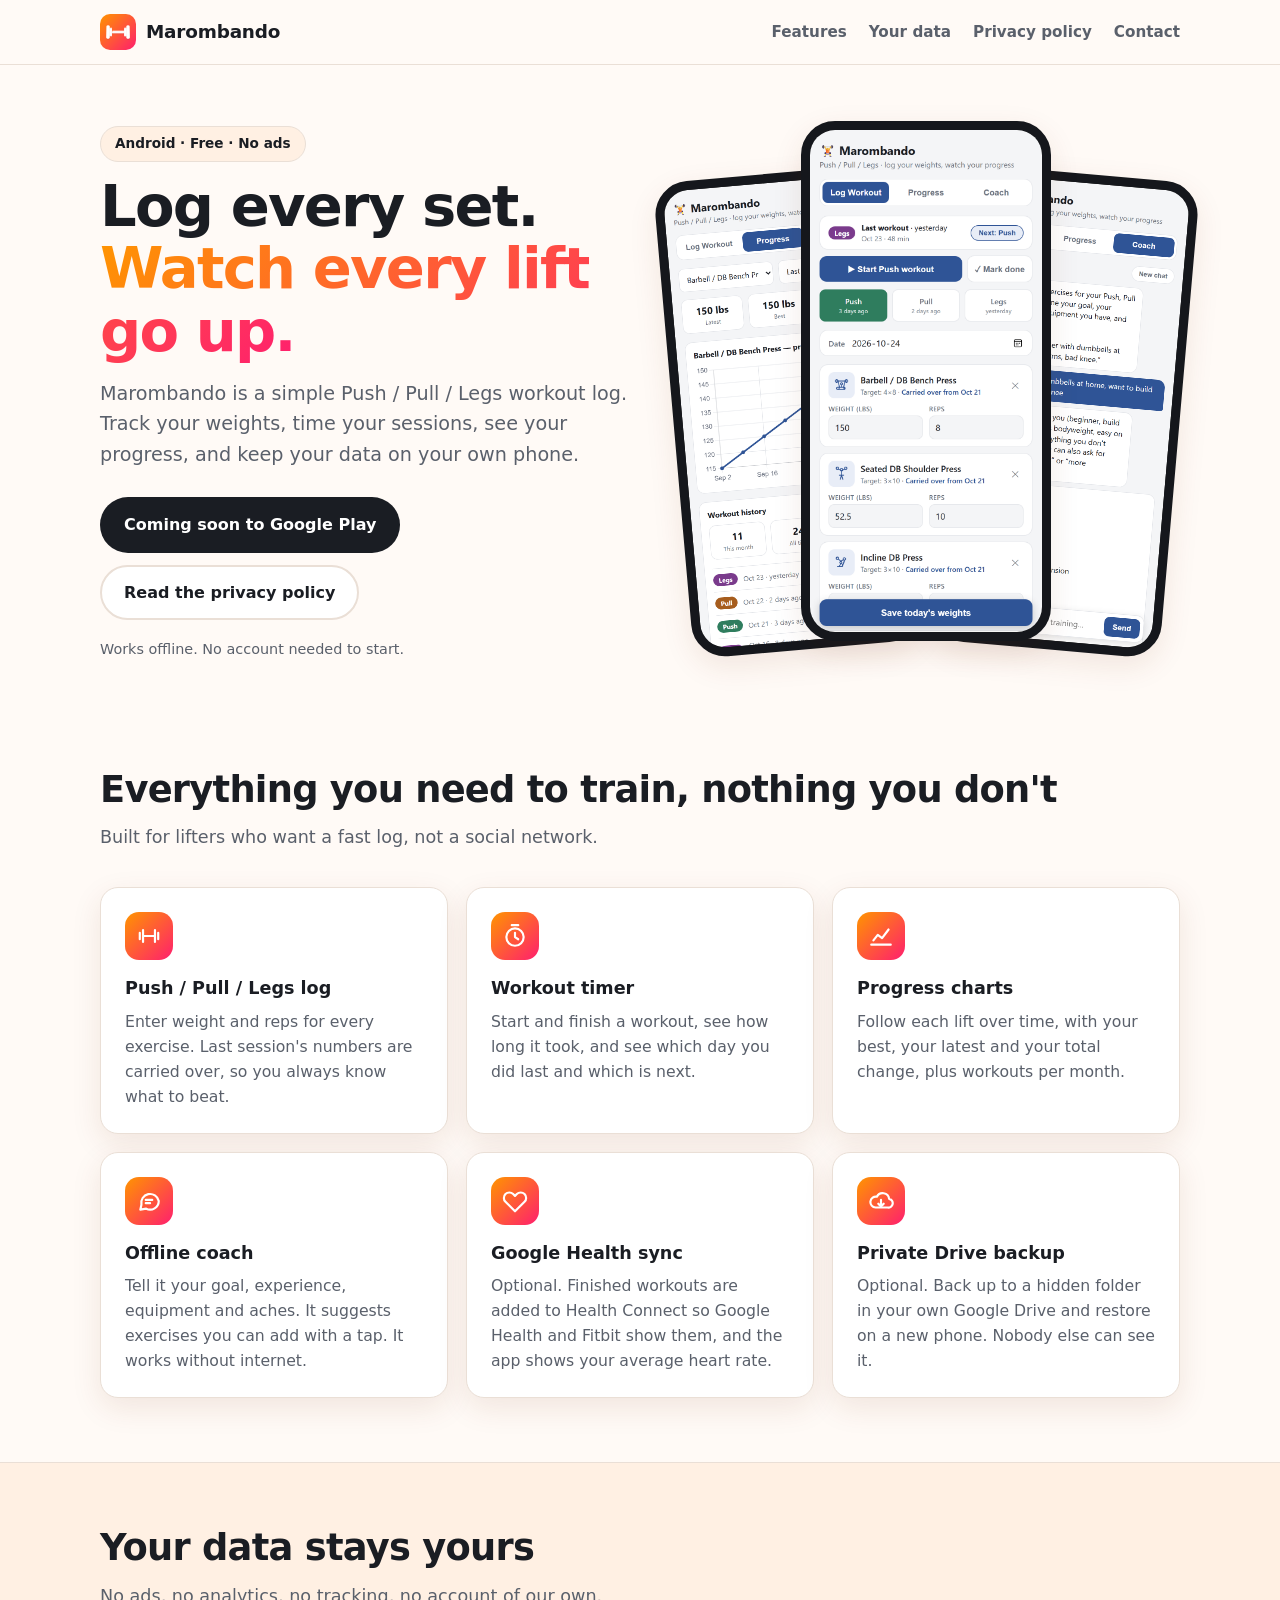
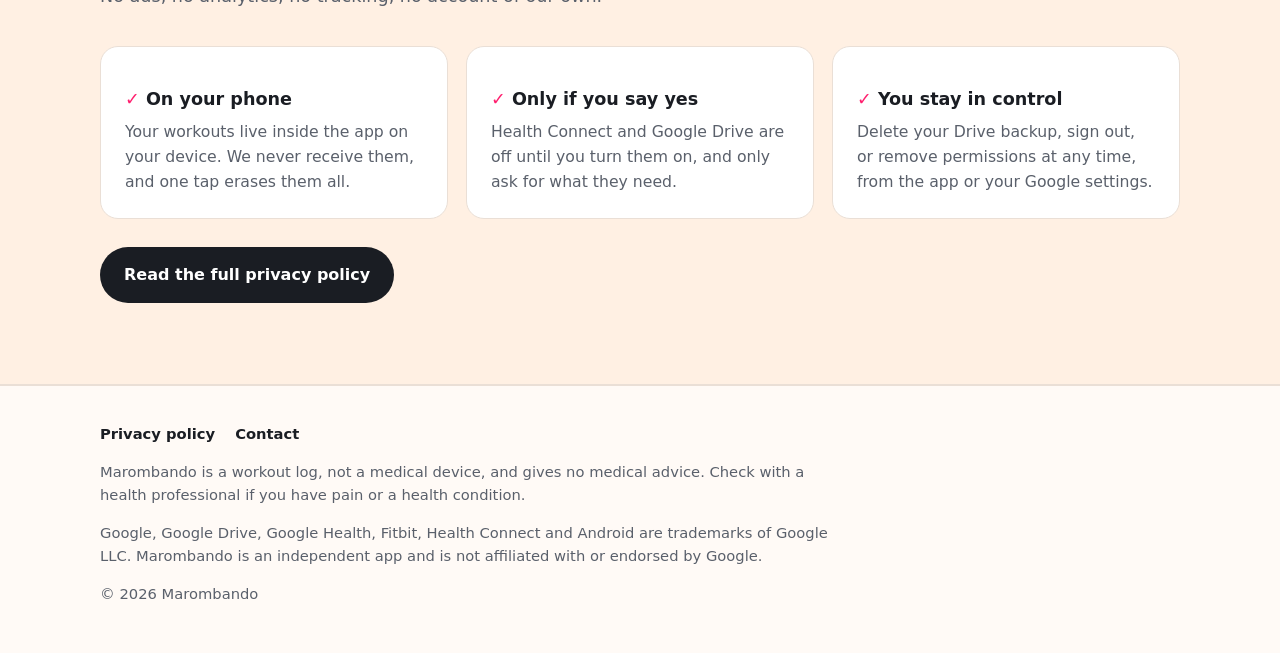
==== index.html @ 8e6723f1 "Marombando website: home page and privacy policy" ====
<!doctype html>
<html lang="en">
<head>
<meta charset="utf-8">
<meta name="viewport" content="width=device-width, initial-scale=1">
<title>Marombando: a simple Push / Pull / Legs workout log for Android</title>
<meta name="description" content="Marombando is a private workout log for Android: log weights and reps, time your workouts, see your progress, get exercise ideas from an offline coach, and sync with Google Health.">
<meta name="theme-color" content="#ff5a3c">
<link rel="icon" type="image/png" href="assets/icon-192.png">
<link rel="apple-touch-icon" href="assets/apple-touch-icon.png">
<link rel="stylesheet" href="style.css">
</head>
<body>
<a class="skip" href="#main">Skip to content</a>

<header class="site-header">
  <div class="wrap">
    <a class="brand" href="./"><img src="assets/icon-192.png" alt="" width="36" height="36"> Marombando</a>
    <nav class="nav" aria-label="Main">
      <a class="hide-s" href="#features">Features</a>
      <a class="hide-s" href="#privacy">Your data</a>
      <a href="privacy.html">Privacy policy</a>
      <a href="mailto:bunstertengelmann@outlook.com">Contact</a>
    </nav>
  </div>
</header>

<main id="main">
  <section class="hero">
    <div class="wrap">
      <div>
        <span class="pill">Android · Free · No ads</span>
        <h1>Log every set.<br><span class="grad-text">Watch every lift go up.</span></h1>
        <p class="lead">Marombando is a simple Push / Pull / Legs workout log. Track your weights, time your sessions, see your progress, and keep your data on your own phone.</p>
        <div class="cta">
          <span class="btn btn-dark" role="status">Coming soon to Google Play</span>
          <a class="btn btn-line" href="privacy.html">Read the privacy policy</a>
        </div>
        <p class="fine">Works offline. No account needed to start.</p>
      </div>
      <div class="phones" aria-label="Screenshots of the app">
        <div class="phone p1"><img src="assets/screen-progress.png" alt="Progress tab with a bench press chart rising from 115 to 150 pounds and a workout history" width="780" height="1688" loading="eager"></div>
        <div class="phone p2"><img src="assets/screen-log.png" alt="Log Workout tab showing the last workout, a start button and exercise cards with weights and reps" width="780" height="1688" loading="eager"></div>
        <div class="phone p3"><img src="assets/screen-coach.png" alt="Coach tab suggesting a set of exercises as a checklist" width="780" height="1688" loading="eager"></div>
      </div>
    </div>
  </section>

  <section id="features">
    <div class="wrap">
      <h2>Everything you need to train, nothing you don't</h2>
      <p class="section-lead">Built for lifters who want a fast log, not a social network.</p>
      <div class="grid">
        <article class="card">
          <div class="ico" aria-hidden="true"><svg viewBox="0 0 24 24"><path d="M6.5 6.5v11M17.5 6.5v11M3.5 9v6M20.5 9v6M6.5 12h11"/></svg></div>
          <h3>Push / Pull / Legs log</h3>
          <p>Enter weight and reps for every exercise. Last session's numbers are carried over, so you always know what to beat.</p>
        </article>
        <article class="card">
          <div class="ico" aria-hidden="true"><svg viewBox="0 0 24 24"><circle cx="12" cy="13" r="8"/><path d="M12 9v4l3 2M9 2h6"/></svg></div>
          <h3>Workout timer</h3>
          <p>Start and finish a workout, see how long it took, and see which day you did last and which is next.</p>
        </article>
        <article class="card">
          <div class="ico" aria-hidden="true"><svg viewBox="0 0 24 24"><path d="M3 20h18M5 16l4-5 4 3 6-8"/></svg></div>
          <h3>Progress charts</h3>
          <p>Follow each lift over time, with your best, your latest and your total change, plus workouts per month.</p>
        </article>
        <article class="card">
          <div class="ico" aria-hidden="true"><svg viewBox="0 0 24 24"><path d="M21 12a8 8 0 0 1-11.6 7.1L4 20l1-4.6A8 8 0 1 1 21 12z"/><path d="M9 11h6M9 14h4"/></svg></div>
          <h3>Offline coach</h3>
          <p>Tell it your goal, experience, equipment and aches. It suggests exercises you can add with a tap. It works without internet.</p>
        </article>
        <article class="card">
          <div class="ico" aria-hidden="true"><svg viewBox="0 0 24 24"><path d="M20.8 5.6a5 5 0 0 0-7.1 0L12 7.3l-1.7-1.7a5 5 0 0 0-7.1 7.1L12 21.5l8.8-8.8a5 5 0 0 0 0-7.1z"/></svg></div>
          <h3>Google Health sync</h3>
          <p>Optional. Finished workouts are added to Health Connect so Google Health and Fitbit show them, and the app shows your average heart rate.</p>
        </article>
        <article class="card">
          <div class="ico" aria-hidden="true"><svg viewBox="0 0 24 24"><path d="M7 18a5 5 0 1 1 1.2-9.9A6 6 0 0 1 19.5 10 4 4 0 0 1 18 18z"/><path d="M12 11v6m-2.5-2.5L12 17l2.5-2.5"/></svg></div>
          <h3>Private Drive backup</h3>
          <p>Optional. Back up to a hidden folder in your own Google Drive and restore on a new phone. Nobody else can see it.</p>
        </article>
      </div>
    </div>
  </section>

  <section id="privacy" class="band">
    <div class="wrap">
      <h2>Your data stays yours</h2>
      <p class="section-lead">No ads, no analytics, no tracking, no account of our own.</p>
      <div class="grid">
        <article class="card">
          <h3><span class="tick" aria-hidden="true">✓</span> On your phone</h3>
          <p>Your workouts live inside the app on your device. We never receive them, and one tap erases them all.</p>
        </article>
        <article class="card">
          <h3><span class="tick" aria-hidden="true">✓</span> Only if you say yes</h3>
          <p>Health Connect and Google Drive are off until you turn them on, and only ask for what they need.</p>
        </article>
        <article class="card">
          <h3><span class="tick" aria-hidden="true">✓</span> You stay in control</h3>
          <p>Delete your Drive backup, sign out, or remove permissions at any time, from the app or your Google settings.</p>
        </article>
      </div>
      <p style="margin-top:28px"><a class="btn btn-dark" href="privacy.html">Read the full privacy policy</a></p>
    </div>
  </section>
</main>

<footer class="site-footer">
  <div class="wrap">
    <nav aria-label="Footer">
      <a href="privacy.html">Privacy policy</a>
      <a href="mailto:bunstertengelmann@outlook.com">Contact</a>
    </nav>
    <p>Marombando is a workout log, not a medical device, and gives no medical advice. Check with a health professional if you have pain or a health condition.</p>
    <p>Google, Google Drive, Google Health, Fitbit, Health Connect and Android are trademarks of Google LLC. Marombando is an independent app and is not affiliated with or endorsed by Google.</p>
    <p>© 2026 Marombando</p>
  </div>
</footer>
</body>
</html>
---- style.css ----
/* Marombando website: one small stylesheet, no external fonts or scripts. */
:root {
  --bg: #fffaf6;
  --surface: #ffffff;
  --text: #1a1d23;
  --muted: #5a606b;
  --line: #eadfd6;
  --accent-a: #ff9500;
  --accent-b: #ff1f6e;
  --ink: #1a1d23;
  --ink-text: #ffffff;
  --soft: #fff0e3;
  --radius: 18px;
  --shadow: 0 10px 30px rgba(120, 50, 20, .10);
}
@media (prefers-color-scheme: dark) {
  :root {
    --bg: #14161b;
    --surface: #1d2027;
    --text: #f2f3f5;
    --muted: #a5abb6;
    --line: #2b2f38;
    --ink: #f2f3f5;
    --ink-text: #14161b;
    --soft: #272029;
    --shadow: 0 10px 30px rgba(0, 0, 0, .35);
  }
}
* { box-sizing: border-box; }
html { scroll-behavior: smooth; }
body {
  margin: 0;
  background: var(--bg);
  color: var(--text);
  font: 17px/1.6 system-ui, -apple-system, "Segoe UI", Roboto, "Helvetica Neue", Arial, sans-serif;
  -webkit-font-smoothing: antialiased;
}
h1, h2 { text-wrap: balance; }   /* avoids one-word last lines in headlines */
img { max-width: 100%; height: auto; display: block; }
a { color: inherit; }
a:focus-visible, button:focus-visible { outline: 3px solid var(--accent-b); outline-offset: 3px; border-radius: 6px; }
.wrap { width: min(1080px, 100% - 40px); margin-inline: auto; }
.skip { position: absolute; left: -999px; top: 8px; background: var(--ink); color: var(--ink-text); padding: 8px 12px; border-radius: 8px; z-index: 10; }
.skip:focus { left: 8px; }

/* Header */
.site-header { position: sticky; top: 0; z-index: 5; background: color-mix(in srgb, var(--bg) 88%, transparent); backdrop-filter: blur(10px); border-bottom: 1px solid var(--line); }
.site-header .wrap { display: flex; align-items: center; justify-content: space-between; gap: 16px; min-height: 64px; }
.brand { display: flex; align-items: center; gap: 10px; font-weight: 800; font-size: 1.15rem; text-decoration: none; letter-spacing: -.01em; }
.brand img { width: 36px; height: 36px; border-radius: 10px; }
.nav { display: flex; gap: 22px; align-items: center; }
.nav a { text-decoration: none; font-weight: 600; font-size: .95rem; color: var(--muted); }
.nav a:hover, .nav a[aria-current="page"] { color: var(--text); }

/* Buttons and pills */
.btn { display: inline-flex; align-items: center; gap: 8px; padding: 13px 22px; border-radius: 999px; font-weight: 700; text-decoration: none; border: 2px solid transparent; font-size: 1rem; }
.btn-dark { background: var(--ink); color: var(--ink-text); }
.btn-dark:hover { opacity: .88; }
.btn-line { border-color: var(--line); background: var(--surface); }
.btn-line:hover { border-color: var(--accent-b); }
.pill { display: inline-block; padding: 6px 14px; border-radius: 999px; font-weight: 700; font-size: .85rem; background: var(--soft); border: 1px solid var(--line); }
.grad-text { background: linear-gradient(135deg, var(--accent-a), var(--accent-b)); -webkit-background-clip: text; background-clip: text; color: transparent; }

/* Hero */
.hero { padding: 56px 0 24px; overflow: hidden; }
.hero .wrap { display: grid; grid-template-columns: 1.05fr 1fr; gap: 40px; align-items: center; }
.hero h1 { font-size: clamp(2.2rem, 5vw, 3.6rem); line-height: 1.08; letter-spacing: -.03em; margin: 14px 0 16px; }
.hero p.lead { font-size: 1.2rem; color: var(--muted); max-width: 34rem; margin: 0 0 26px; }
.cta { display: flex; flex-wrap: wrap; gap: 12px; align-items: center; }
.hero .fine { margin-top: 18px; font-size: .9rem; color: var(--muted); }

/* Phones */
.phones { position: relative; height: 560px; }
.phone { position: absolute; width: 230px; border: 9px solid #15171c; border-radius: 34px; overflow: hidden; background: #000; box-shadow: var(--shadow); }
.phone img { width: 100%; }
.phone.p1 { left: 0; top: 52px; transform: rotate(-5deg); z-index: 1; }
.phone.p2 { left: 50%; top: 0; transform: translateX(-50%); z-index: 3; width: 250px; }
.phone.p3 { right: 0; top: 52px; transform: rotate(5deg); z-index: 1; }

/* Sections */
section { padding: 64px 0; }
h2 { font-size: clamp(1.7rem, 3.2vw, 2.3rem); letter-spacing: -.02em; line-height: 1.15; margin: 0 0 12px; }
.section-lead { color: var(--muted); max-width: 40rem; margin: 0 0 36px; font-size: 1.1rem; }
.grid { display: grid; gap: 18px; grid-template-columns: repeat(3, 1fr); }
.card { background: var(--surface); border: 1px solid var(--line); border-radius: var(--radius); padding: 24px; box-shadow: var(--shadow); }
.card h3 { margin: 14px 0 6px; font-size: 1.1rem; }
.card p { margin: 0; color: var(--muted); font-size: .98rem; }
.ico { width: 48px; height: 48px; border-radius: 14px; display: grid; place-items: center; background: linear-gradient(135deg, var(--accent-a), var(--accent-b)); }
.ico svg { width: 26px; height: 26px; stroke: #fff; fill: none; stroke-width: 2; stroke-linecap: round; stroke-linejoin: round; }

/* Privacy band */
.band { background: var(--soft); border-block: 1px solid var(--line); }
.band .grid .card { box-shadow: none; }
.band .tick { color: var(--accent-b); font-weight: 800; }

/* Footer */
.site-footer { border-top: 1px solid var(--line); padding: 36px 0 48px; color: var(--muted); font-size: .92rem; }
.site-footer .wrap { display: grid; gap: 14px; }
.site-footer nav { display: flex; gap: 20px; flex-wrap: wrap; }
.site-footer nav a { font-weight: 600; text-decoration: none; color: var(--text); }
.site-footer p { margin: 0; max-width: 46rem; }

/* Policy page */
.doc { padding: 44px 0 72px; }
.doc .wrap { width: min(780px, 100% - 40px); }
.doc h1 { font-size: clamp(2rem, 4vw, 2.8rem); letter-spacing: -.03em; line-height: 1.1; margin: 8px 0 6px; }
.doc .updated { color: var(--muted); margin: 0 0 28px; }
.doc h2 { font-size: 1.15rem; text-transform: uppercase; letter-spacing: .06em; margin: 40px 0 10px; padding-top: 10px; border-top: 1px solid var(--line); }
.doc p, .doc li { font-size: 1.05rem; }
.doc li { margin: 6px 0; }
.summary { background: var(--surface); border: 1px solid var(--line); border-left: 6px solid var(--accent-b); border-radius: var(--radius); padding: 18px 22px; box-shadow: var(--shadow); }
.summary h2 { margin: 0 0 8px; padding: 0; border: 0; font-size: 1rem; }
.summary ul { margin: 0; padding-left: 20px; }
.toc { margin: 26px 0 0; padding: 0; list-style: none; display: flex; flex-wrap: wrap; gap: 8px; }
.toc a { display: inline-block; text-decoration: none; padding: 6px 14px; border-radius: 999px; background: var(--surface); border: 1px solid var(--line); font-size: .92rem; font-weight: 600; }
.toc a:hover { border-color: var(--accent-b); }

/* Small screens */
@media (max-width: 900px) {
  .hero .wrap { grid-template-columns: 1fr; text-align: left; }
  .phones { height: 500px; max-width: 520px; margin-inline: auto; width: 100%; }
  .grid { grid-template-columns: 1fr 1fr; }
}
@media (max-width: 600px) {
  body { font-size: 16px; }
  .nav { gap: 14px; }
  .nav .hide-s { display: none; }
  .hero { padding-top: 30px; }
  .phones { height: 440px; }
  .phone { width: 168px; border-width: 7px; border-radius: 28px; }
  .phone.p2 { width: 184px; }
  .phone.p1 { left: 0; top: 40px; }
  .phone.p3 { right: 0; top: 40px; }
  section { padding: 44px 0; }
  .grid { grid-template-columns: 1fr; }
}
@media (prefers-reduced-motion: reduce) { html { scroll-behavior: auto; } }
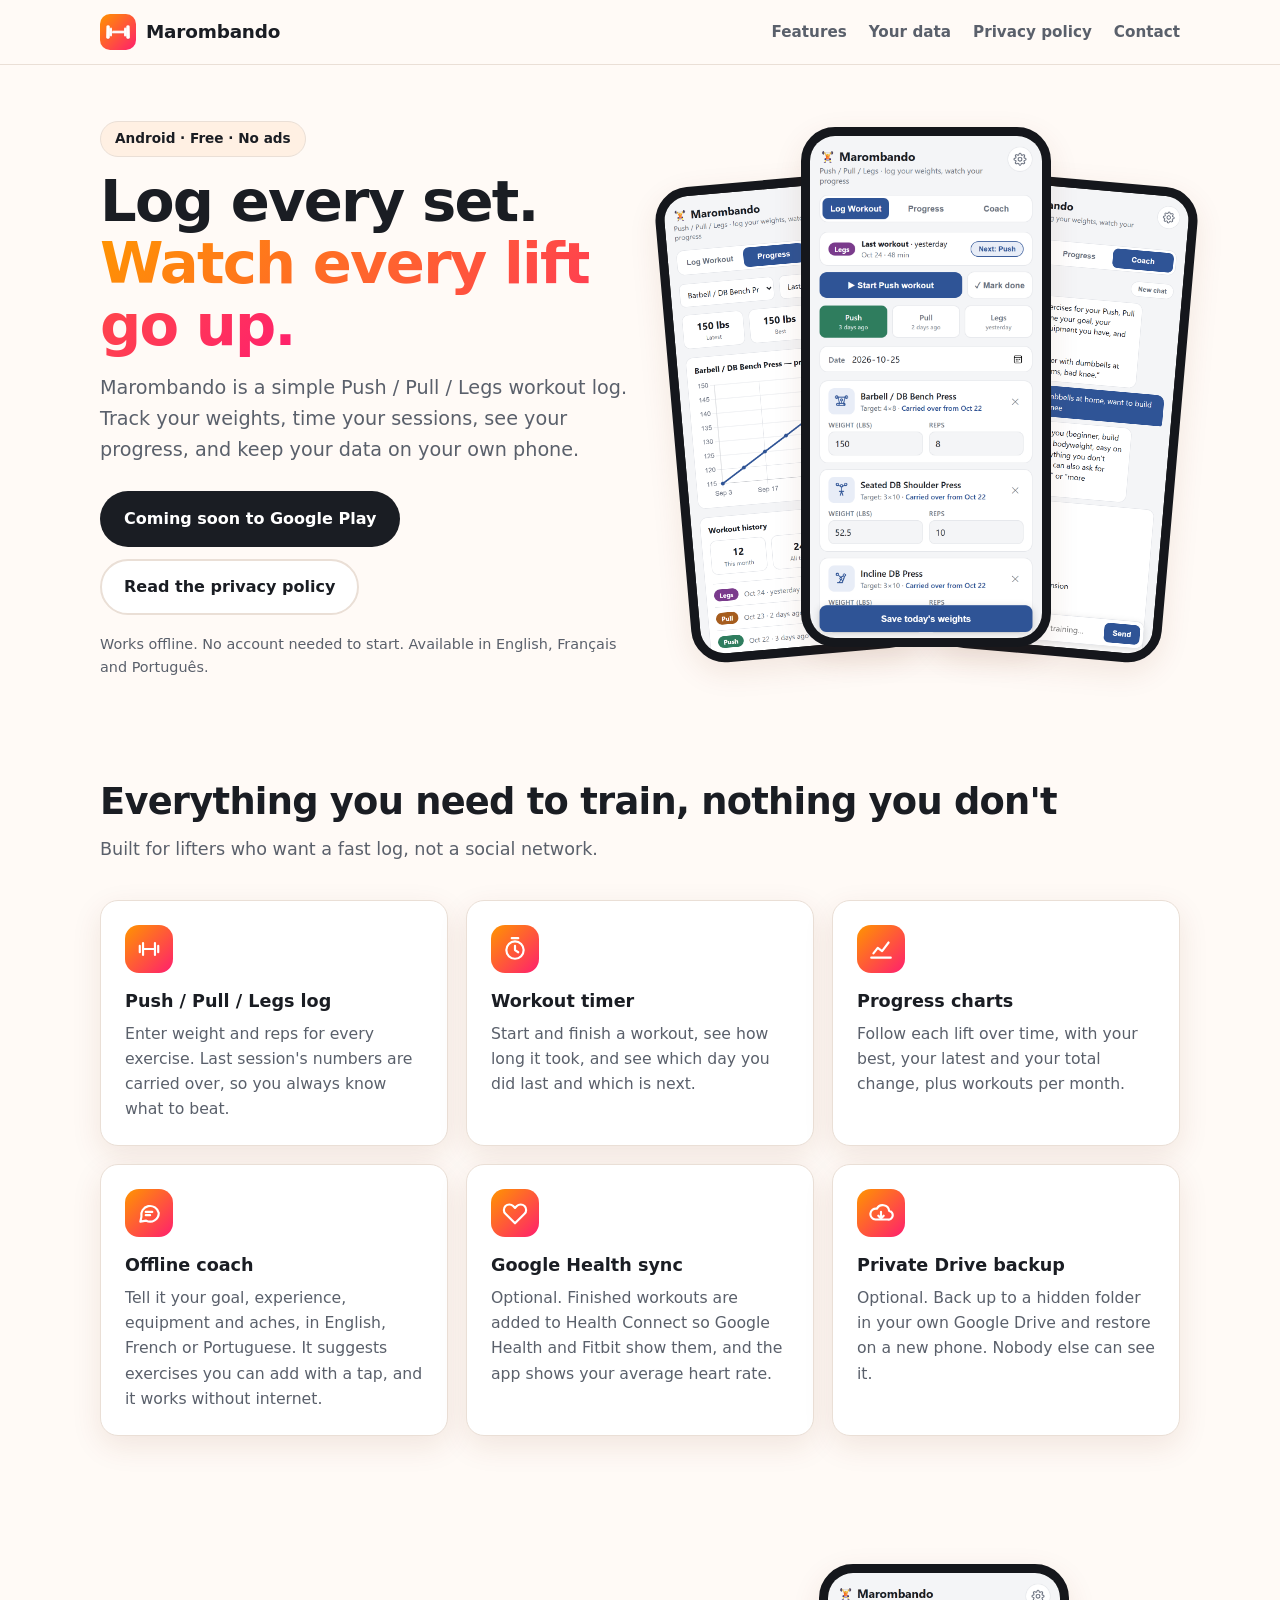
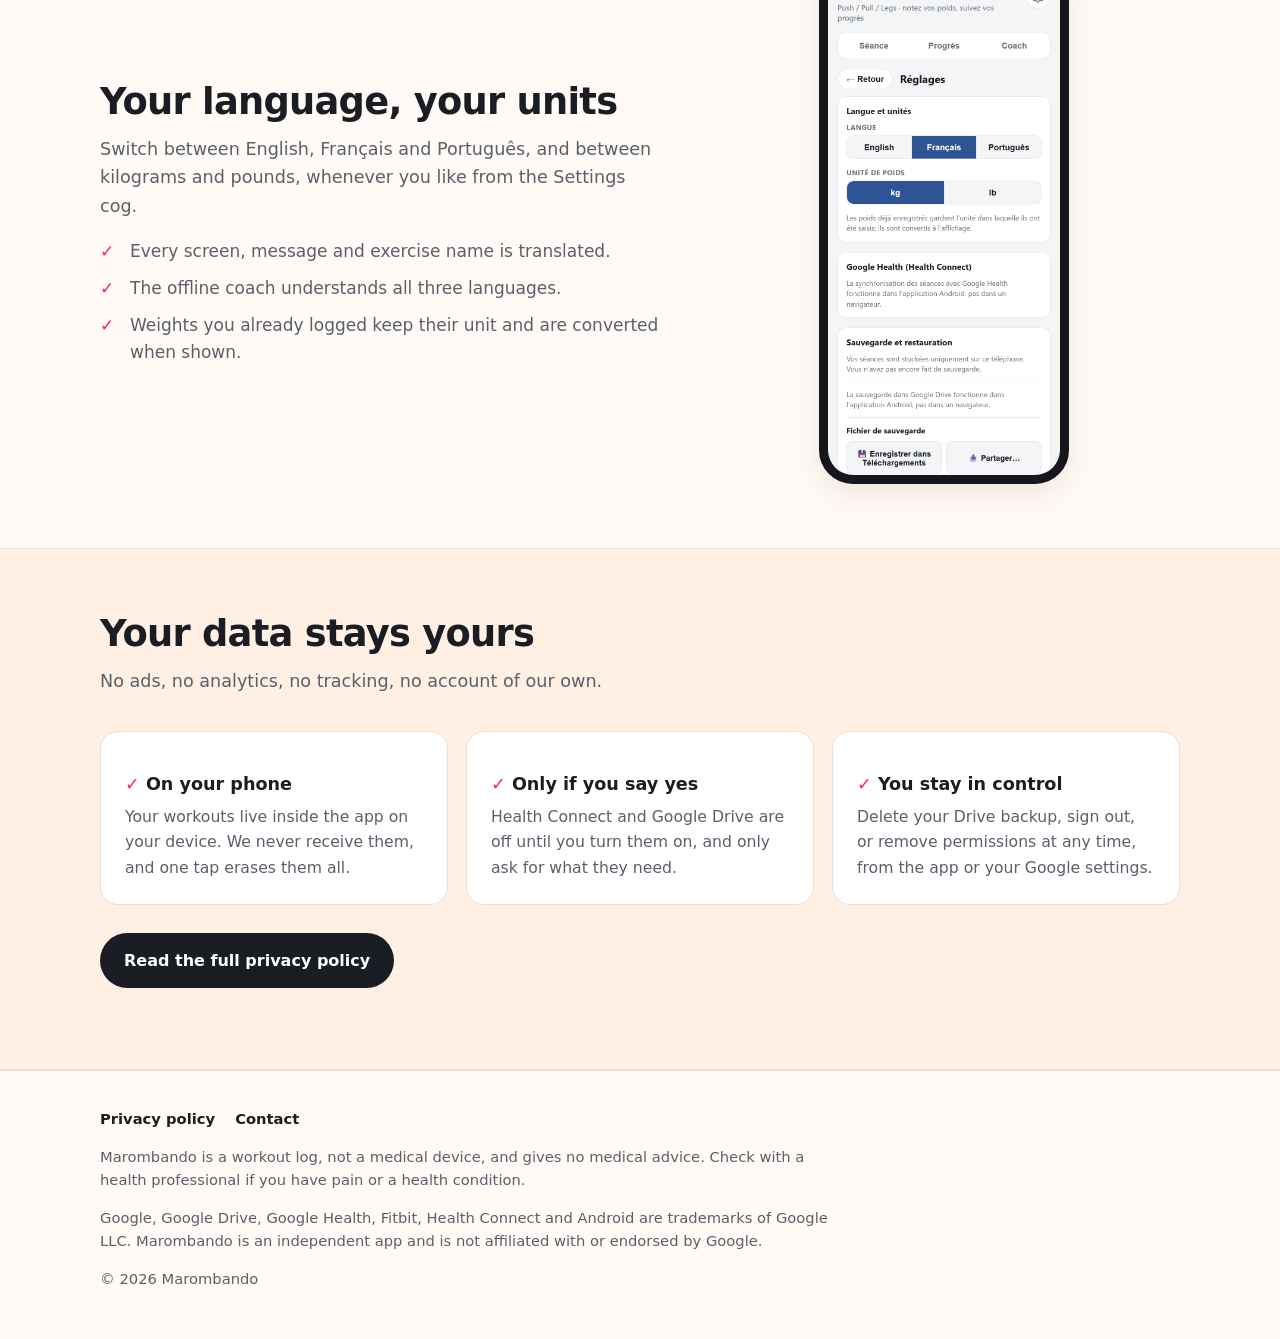
==== commit ea81f007: "Refresh screenshots, add languages and units section" ====
--- a/index.html
+++ b/index.html
@@ -36,11 +36,11 @@
           <span class="btn btn-dark" role="status">Coming soon to Google Play</span>
           <a class="btn btn-line" href="privacy.html">Read the privacy policy</a>
         </div>
-        <p class="fine">Works offline. No account needed to start.</p>
+        <p class="fine">Works offline. No account needed to start. Available in English, Français and Português.</p>
       </div>
       <div class="phones" aria-label="Screenshots of the app">
-        <div class="phone p1"><img src="assets/screen-progress.png" alt="Progress tab with a bench press chart rising from 115 to 150 pounds and a workout history" width="780" height="1688" loading="eager"></div>
-        <div class="phone p2"><img src="assets/screen-log.png" alt="Log Workout tab showing the last workout, a start button and exercise cards with weights and reps" width="780" height="1688" loading="eager"></div>
+        <div class="phone p1"><img src="assets/screen-progress.png" alt="Progress tab with a bench press chart rising from 115 to 150 pounds, and a workout history; a settings cog sits at the top right" width="780" height="1688" loading="eager"></div>
+        <div class="phone p2"><img src="assets/screen-log.png" alt="Log Workout tab showing the last workout, a start button, and exercise cards with weights and reps" width="780" height="1688" loading="eager"></div>
         <div class="phone p3"><img src="assets/screen-coach.png" alt="Coach tab suggesting a set of exercises as a checklist" width="780" height="1688" loading="eager"></div>
       </div>
     </div>
@@ -69,7 +69,7 @@
         <article class="card">
           <div class="ico" aria-hidden="true"><svg viewBox="0 0 24 24"><path d="M21 12a8 8 0 0 1-11.6 7.1L4 20l1-4.6A8 8 0 1 1 21 12z"/><path d="M9 11h6M9 14h4"/></svg></div>
           <h3>Offline coach</h3>
-          <p>Tell it your goal, experience, equipment and aches. It suggests exercises you can add with a tap. It works without internet.</p>
+          <p>Tell it your goal, experience, equipment and aches, in English, French or Portuguese. It suggests exercises you can add with a tap, and it works without internet.</p>
         </article>
         <article class="card">
           <div class="ico" aria-hidden="true"><svg viewBox="0 0 24 24"><path d="M20.8 5.6a5 5 0 0 0-7.1 0L12 7.3l-1.7-1.7a5 5 0 0 0-7.1 7.1L12 21.5l8.8-8.8a5 5 0 0 0 0-7.1z"/></svg></div>
@@ -82,6 +82,21 @@
           <p>Optional. Back up to a hidden folder in your own Google Drive and restore on a new phone. Nobody else can see it.</p>
         </article>
       </div>
+    </div>
+  </section>
+
+  <section id="languages">
+    <div class="wrap lang-grid">
+      <div>
+        <h2>Your language, your units</h2>
+        <p class="section-lead">Switch between English, Français and Português, and between kilograms and pounds, whenever you like from the Settings cog.</p>
+        <ul class="ticks">
+          <li>Every screen, message and exercise name is translated.</li>
+          <li>The offline coach understands all three languages.</li>
+          <li>Weights you already logged keep their unit and are converted when shown.</li>
+        </ul>
+      </div>
+      <div class="phone-single"><img src="assets/screen-settings-fr.png" alt="Settings screen in French, with language buttons for English, Français and Português and a kg or lb weight unit choice" width="780" height="1688" loading="lazy"></div>
     </div>
   </section>
 
--- a/style.css
+++ b/style.css
@@ -88,6 +88,15 @@
 .ico { width: 48px; height: 48px; border-radius: 14px; display: grid; place-items: center; background: linear-gradient(135deg, var(--accent-a), var(--accent-b)); }
 .ico svg { width: 26px; height: 26px; stroke: #fff; fill: none; stroke-width: 2; stroke-linecap: round; stroke-linejoin: round; }
 
+/* Language section */
+.lang-grid { display: grid; grid-template-columns: 1.2fr 1fr; gap: 40px; align-items: center; }
+.lang-grid .section-lead { margin-bottom: 18px; }
+.ticks { list-style: none; margin: 0; padding: 0; display: grid; gap: 10px; }
+.ticks li { position: relative; padding-left: 30px; color: var(--muted); }
+.ticks li::before { content: "✓"; position: absolute; left: 0; top: 0; font-weight: 800; color: var(--accent-b); }
+.phone-single { width: 250px; border: 9px solid #15171c; border-radius: 34px; overflow: hidden; background: #000; box-shadow: var(--shadow); margin-inline: auto; }
+.phone-single img { width: 100%; }
+
 /* Privacy band */
 .band { background: var(--soft); border-block: 1px solid var(--line); }
 .band .grid .card { box-shadow: none; }
@@ -120,6 +129,7 @@
   .hero .wrap { grid-template-columns: 1fr; text-align: left; }
   .phones { height: 500px; max-width: 520px; margin-inline: auto; width: 100%; }
   .grid { grid-template-columns: 1fr 1fr; }
+  .lang-grid { grid-template-columns: 1fr; }
 }
 @media (max-width: 600px) {
   body { font-size: 16px; }
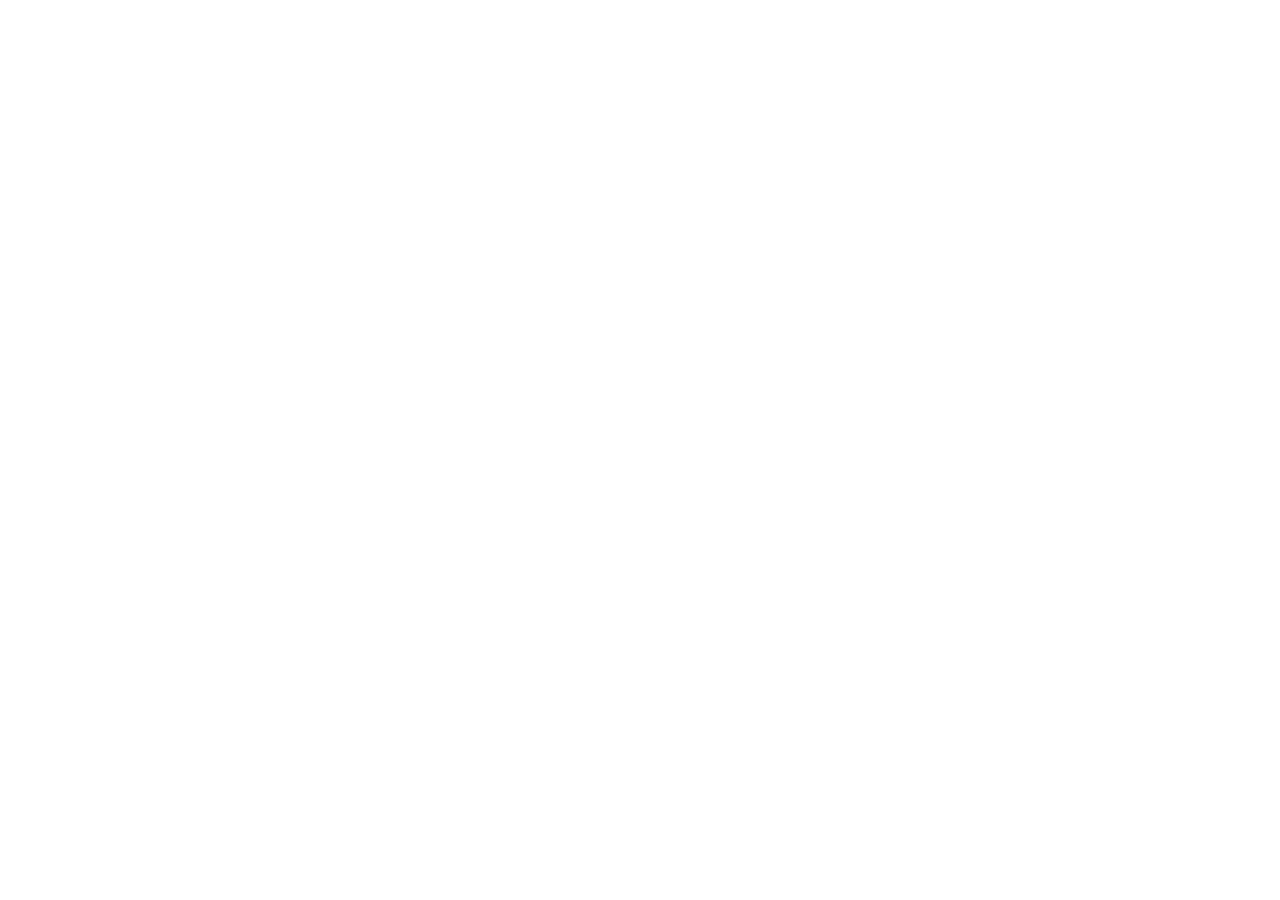
==== commit 3787ce65: "Site moved to bunster.ca/marombando: redirect pages, repository archived" ====
--- a/index.html
+++ b/index.html
@@ -2,137 +2,12 @@
 <html lang="en">
 <head>
 <meta charset="utf-8">
-<meta name="viewport" content="width=device-width, initial-scale=1">
-<title>Marombando: a simple Push / Pull / Legs workout log for Android</title>
-<meta name="description" content="Marombando is a private workout log for Android: log weights and reps, time your workouts, see your progress, get exercise ideas from an offline coach, and sync with Google Health.">
-<meta name="theme-color" content="#ff5a3c">
-<link rel="icon" type="image/png" href="assets/icon-192.png">
-<link rel="apple-touch-icon" href="assets/apple-touch-icon.png">
-<link rel="stylesheet" href="style.css">
+<title>Marombando has moved</title>
+<meta name="robots" content="noindex">
+<link rel="canonical" href="https://bunster.ca/marombando/">
+<meta http-equiv="refresh" content="0; url=https://bunster.ca/marombando/">
 </head>
 <body>
-<a class="skip" href="#main">Skip to content</a>
-
-<header class="site-header">
-  <div class="wrap">
-    <a class="brand" href="./"><img src="assets/icon-192.png" alt="" width="36" height="36"> Marombando</a>
-    <nav class="nav" aria-label="Main">
-      <a class="hide-s" href="#features">Features</a>
-      <a class="hide-s" href="#privacy">Your data</a>
-      <a href="privacy.html">Privacy policy</a>
-      <a href="mailto:bunstertengelmann@outlook.com">Contact</a>
-    </nav>
-  </div>
-</header>
-
-<main id="main">
-  <section class="hero">
-    <div class="wrap">
-      <div>
-        <span class="pill">Android · Free · No ads</span>
-        <h1>Log every set.<br><span class="grad-text">Watch every lift go up.</span></h1>
-        <p class="lead">Marombando is a simple Push / Pull / Legs workout log. Track your weights, time your sessions, see your progress, and keep your data on your own phone.</p>
-        <div class="cta">
-          <span class="btn btn-dark" role="status">Coming soon to Google Play</span>
-          <a class="btn btn-line" href="privacy.html">Read the privacy policy</a>
-        </div>
-        <p class="fine">Works offline. No account needed to start. Available in English, Français and Português.</p>
-      </div>
-      <div class="phones" aria-label="Screenshots of the app">
-        <div class="phone p1"><img src="assets/screen-progress.png" alt="Progress tab with a bench press chart rising from 115 to 150 pounds, and a workout history; a settings cog sits at the top right" width="780" height="1688" loading="eager"></div>
-        <div class="phone p2"><img src="assets/screen-log.png" alt="Log Workout tab showing the last workout, a start button, and exercise cards with weights and reps" width="780" height="1688" loading="eager"></div>
-        <div class="phone p3"><img src="assets/screen-coach.png" alt="Coach tab suggesting a set of exercises as a checklist" width="780" height="1688" loading="eager"></div>
-      </div>
-    </div>
-  </section>
-
-  <section id="features">
-    <div class="wrap">
-      <h2>Everything you need to train, nothing you don't</h2>
-      <p class="section-lead">Built for lifters who want a fast log, not a social network.</p>
-      <div class="grid">
-        <article class="card">
-          <div class="ico" aria-hidden="true"><svg viewBox="0 0 24 24"><path d="M6.5 6.5v11M17.5 6.5v11M3.5 9v6M20.5 9v6M6.5 12h11"/></svg></div>
-          <h3>Push / Pull / Legs log</h3>
-          <p>Enter weight and reps for every exercise. Last session's numbers are carried over, so you always know what to beat.</p>
-        </article>
-        <article class="card">
-          <div class="ico" aria-hidden="true"><svg viewBox="0 0 24 24"><circle cx="12" cy="13" r="8"/><path d="M12 9v4l3 2M9 2h6"/></svg></div>
-          <h3>Workout timer</h3>
-          <p>Start and finish a workout, see how long it took, and see which day you did last and which is next.</p>
-        </article>
-        <article class="card">
-          <div class="ico" aria-hidden="true"><svg viewBox="0 0 24 24"><path d="M3 20h18M5 16l4-5 4 3 6-8"/></svg></div>
-          <h3>Progress charts</h3>
-          <p>Follow each lift over time, with your best, your latest and your total change, plus workouts per month.</p>
-        </article>
-        <article class="card">
-          <div class="ico" aria-hidden="true"><svg viewBox="0 0 24 24"><path d="M21 12a8 8 0 0 1-11.6 7.1L4 20l1-4.6A8 8 0 1 1 21 12z"/><path d="M9 11h6M9 14h4"/></svg></div>
-          <h3>Offline coach</h3>
-          <p>Tell it your goal, experience, equipment and aches, in English, French or Portuguese. It suggests exercises you can add with a tap, and it works without internet.</p>
-        </article>
-        <article class="card">
-          <div class="ico" aria-hidden="true"><svg viewBox="0 0 24 24"><path d="M20.8 5.6a5 5 0 0 0-7.1 0L12 7.3l-1.7-1.7a5 5 0 0 0-7.1 7.1L12 21.5l8.8-8.8a5 5 0 0 0 0-7.1z"/></svg></div>
-          <h3>Google Health sync</h3>
-          <p>Optional. Finished workouts are added to Health Connect so Google Health and Fitbit show them, and the app shows your average heart rate.</p>
-        </article>
-        <article class="card">
-          <div class="ico" aria-hidden="true"><svg viewBox="0 0 24 24"><path d="M7 18a5 5 0 1 1 1.2-9.9A6 6 0 0 1 19.5 10 4 4 0 0 1 18 18z"/><path d="M12 11v6m-2.5-2.5L12 17l2.5-2.5"/></svg></div>
-          <h3>Private Drive backup</h3>
-          <p>Optional. Back up to a hidden folder in your own Google Drive and restore on a new phone. Nobody else can see it.</p>
-        </article>
-      </div>
-    </div>
-  </section>
-
-  <section id="languages">
-    <div class="wrap lang-grid">
-      <div>
-        <h2>Your language, your units</h2>
-        <p class="section-lead">Switch between English, Français and Português, and between kilograms and pounds, whenever you like from the Settings cog.</p>
-        <ul class="ticks">
-          <li>Every screen, message and exercise name is translated.</li>
-          <li>The offline coach understands all three languages.</li>
-          <li>Weights you already logged keep their unit and are converted when shown.</li>
-        </ul>
-      </div>
-      <div class="phone-single"><img src="assets/screen-settings-fr.png" alt="Settings screen in French, with language buttons for English, Français and Português and a kg or lb weight unit choice" width="780" height="1688" loading="lazy"></div>
-    </div>
-  </section>
-
-  <section id="privacy" class="band">
-    <div class="wrap">
-      <h2>Your data stays yours</h2>
-      <p class="section-lead">No ads, no analytics, no tracking, no account of our own.</p>
-      <div class="grid">
-        <article class="card">
-          <h3><span class="tick" aria-hidden="true">✓</span> On your phone</h3>
-          <p>Your workouts live inside the app on your device. We never receive them, and one tap erases them all.</p>
-        </article>
-        <article class="card">
-          <h3><span class="tick" aria-hidden="true">✓</span> Only if you say yes</h3>
-          <p>Health Connect and Google Drive are off until you turn them on, and only ask for what they need.</p>
-        </article>
-        <article class="card">
-          <h3><span class="tick" aria-hidden="true">✓</span> You stay in control</h3>
-          <p>Delete your Drive backup, sign out, or remove permissions at any time, from the app or your Google settings.</p>
-        </article>
-      </div>
-      <p style="margin-top:28px"><a class="btn btn-dark" href="privacy.html">Read the full privacy policy</a></p>
-    </div>
-  </section>
-</main>
-
-<footer class="site-footer">
-  <div class="wrap">
-    <nav aria-label="Footer">
-      <a href="privacy.html">Privacy policy</a>
-      <a href="mailto:bunstertengelmann@outlook.com">Contact</a>
-    </nav>
-    <p>Marombando is a workout log, not a medical device, and gives no medical advice. Check with a health professional if you have pain or a health condition.</p>
-    <p>Google, Google Drive, Google Health, Fitbit, Health Connect and Android are trademarks of Google LLC. Marombando is an independent app and is not affiliated with or endorsed by Google.</p>
-    <p>© 2026 Marombando</p>
-  </div>
-</footer>
+<p>This page has moved to <a href="https://bunster.ca/marombando/">https://bunster.ca/marombando/</a>.</p>
 </body>
 </html>
